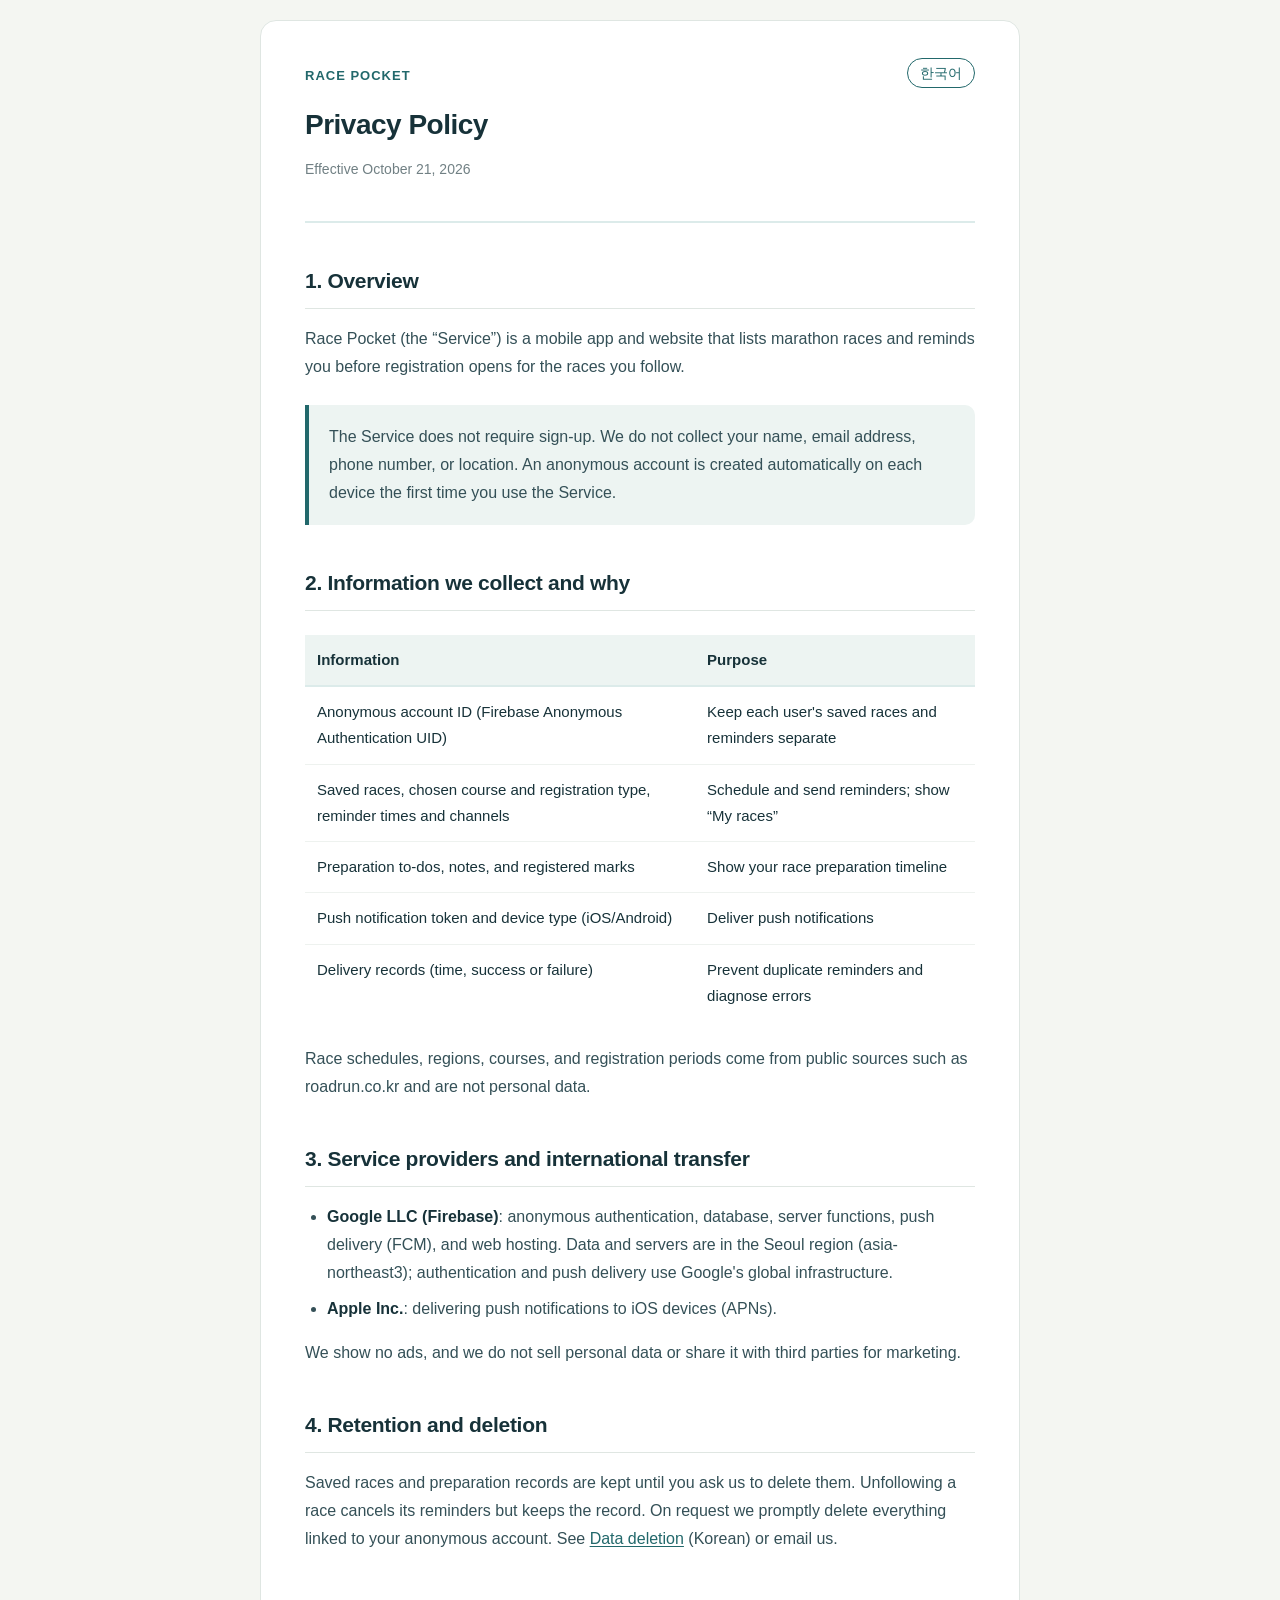
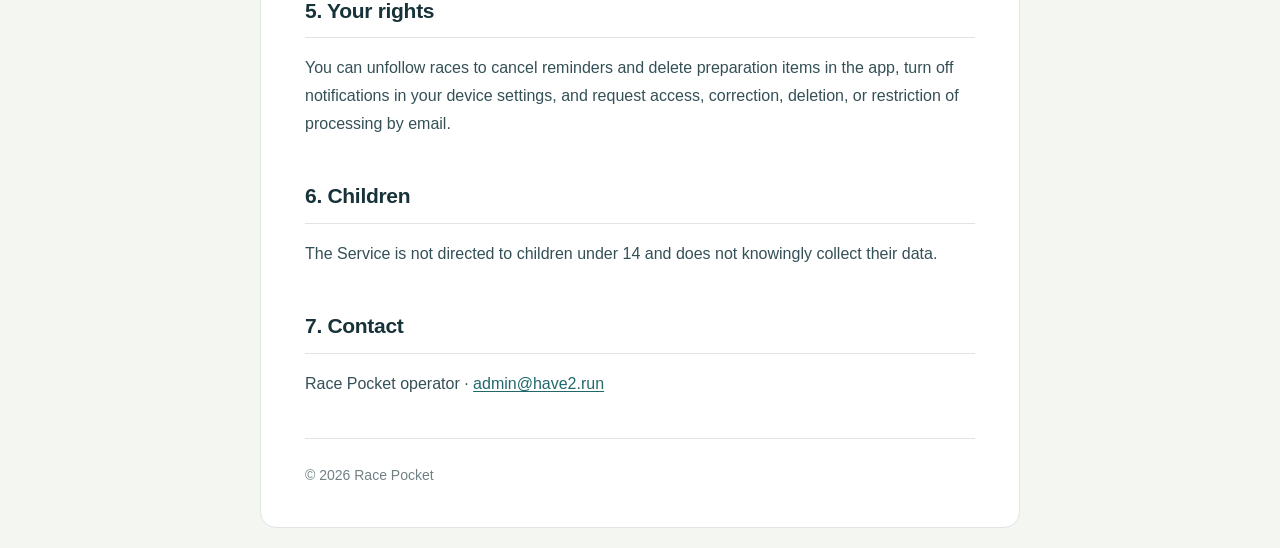
==== en/index.html @ d6058002 "Add Race Pocket privacy policy, data deletion and support pages Co-Authored-By: Claude Opus 5.5 <nor" ====
<!DOCTYPE html>
<html lang="en">
<head>
  <meta charset="UTF-8">
  <meta name="viewport" content="width=device-width, initial-scale=1.0">
  <title>Race Pocket Privacy Policy</title>
  <meta name="description" content="Privacy policy for the Race Pocket app and website: what we collect, why, how long we keep it, and your rights.">
  <link rel="stylesheet" href="../css/style.css">
</head>
<body>
  <div class="container">
    <header>
      <span class="brand">Race Pocket</span>
      <h1>Privacy Policy</h1>
      <p class="last-updated">Effective October 21, 2026</p>
      <div class="lang-switch">
        <a href="../">한국어</a>
      </div>
    </header>

    <main>
      <section>
        <h2>1. Overview</h2>
        <p>
          Race Pocket (the &ldquo;Service&rdquo;) is a mobile app and website that lists marathon races and
          reminds you before registration opens for the races you follow.
        </p>
        <div class="notice">
          <p>
            The Service does not require sign-up. We do not collect your name, email address, phone number, or location.
            An anonymous account is created automatically on each device the first time you use the Service.
          </p>
        </div>
      </section>

      <section>
        <h2>2. Information we collect and why</h2>
        <div class="table-wrap">
          <table>
            <thead>
              <tr><th>Information</th><th>Purpose</th></tr>
            </thead>
            <tbody>
              <tr><td>Anonymous account ID (Firebase Anonymous Authentication UID)</td><td>Keep each user's saved races and reminders separate</td></tr>
              <tr><td>Saved races, chosen course and registration type, reminder times and channels</td><td>Schedule and send reminders; show &ldquo;My races&rdquo;</td></tr>
              <tr><td>Preparation to-dos, notes, and registered marks</td><td>Show your race preparation timeline</td></tr>
              <tr><td>Push notification token and device type (iOS/Android)</td><td>Deliver push notifications</td></tr>
              <tr><td>Delivery records (time, success or failure)</td><td>Prevent duplicate reminders and diagnose errors</td></tr>
            </tbody>
          </table>
        </div>
        <p>Race schedules, regions, courses, and registration periods come from public sources such as roadrun.co.kr and are not personal data.</p>
      </section>

      <section>
        <h2>3. Service providers and international transfer</h2>
        <ul>
          <li><strong>Google LLC (Firebase)</strong>: anonymous authentication, database, server functions, push delivery (FCM), and web hosting. Data and servers are in the Seoul region (asia-northeast3); authentication and push delivery use Google's global infrastructure.</li>
          <li><strong>Apple Inc.</strong>: delivering push notifications to iOS devices (APNs).</li>
        </ul>
        <p>We show no ads, and we do not sell personal data or share it with third parties for marketing.</p>
      </section>

      <section>
        <h2>4. Retention and deletion</h2>
        <p>
          Saved races and preparation records are kept until you ask us to delete them. Unfollowing a race cancels its reminders but keeps the record.
          On request we promptly delete everything linked to your anonymous account.
          See <a href="../data-deletion/">Data deletion</a> (Korean) or email us.
        </p>
      </section>

      <section>
        <h2>5. Your rights</h2>
        <p>
          You can unfollow races to cancel reminders and delete preparation items in the app, turn off notifications in your device settings,
          and request access, correction, deletion, or restriction of processing by email.
        </p>
      </section>

      <section>
        <h2>6. Children</h2>
        <p>The Service is not directed to children under 14 and does not knowingly collect their data.</p>
      </section>

      <section>
        <h2>7. Contact</h2>
        <p>Race Pocket operator · <a href="mailto:admin@have2.run">admin@have2.run</a></p>
      </section>
    </main>

    <footer>
      <p>&copy; 2026 Race Pocket</p>
    </footer>
  </div>
</body>
</html>
---- css/style.css ----
/* 달로그(Dalog) 정책 문서 - 반응형 스타일 */

* {
  box-sizing: border-box;
  margin: 0;
  padding: 0;
}

body {
  font-family: -apple-system, BlinkMacSystemFont, "Segoe UI", "Apple SD Gothic Neo",
    "Noto Sans KR", Roboto, "Helvetica Neue", Arial, sans-serif;
  line-height: 1.75;
  font-size: 16px;
  color: #173239;
  background-color: #f4f6f2;
  padding: 20px;
  word-break: keep-all;
  overflow-wrap: break-word;
}

.container {
  max-width: 760px;
  margin: 0 auto;
  background-color: #ffffff;
  border: 1px solid #dfe6e2;
  border-radius: 16px;
  padding: 40px 44px 32px;
}

/* Header */
header {
  margin-bottom: 40px;
  padding-bottom: 24px;
  border-bottom: 2px solid #dcebea;
  position: relative;
}

h1 {
  font-size: 28px;
  font-weight: 700;
  color: #173239;
  margin-bottom: 8px;
  letter-spacing: -0.5px;
}

.brand {
  display: inline-block;
  font-size: 13px;
  font-weight: 700;
  letter-spacing: 1px;
  color: #22686b;
  text-transform: uppercase;
  margin-bottom: 12px;
}

.last-updated {
  font-size: 14px;
  color: #718084;
}

.lang-switch {
  position: absolute;
  top: 0;
  right: 0;
  font-size: 14px;
}

.lang-switch a {
  color: #22686b;
  text-decoration: none;
  padding: 6px 12px;
  border: 1px solid #22686b;
  border-radius: 999px;
  transition: all 0.2s ease;
}

.lang-switch a:hover {
  background-color: #22686b;
  color: #ffffff;
}

/* Content */
main {
  margin-bottom: 40px;
}

h2 {
  font-size: 21px;
  font-weight: 700;
  color: #173239;
  margin-top: 40px;
  margin-bottom: 16px;
  padding-bottom: 8px;
  border-bottom: 1px solid #dfe6e2;
  letter-spacing: -0.3px;
}

h3 {
  font-size: 17px;
  font-weight: 600;
  color: #345057;
  margin-top: 24px;
  margin-bottom: 10px;
}

p {
  margin-bottom: 16px;
  color: #345057;
}

ul, ol {
  margin-bottom: 16px;
  margin-left: 22px;
}

li {
  margin-bottom: 8px;
  color: #345057;
}

a {
  color: #22686b;
  text-decoration: underline;
  text-underline-offset: 2px;
}

a:hover {
  color: #173f42;
}

strong {
  font-weight: 600;
  color: #173239;
}

/* Callout: 중요 고지 */
.notice {
  background-color: #edf4f2;
  border-left: 4px solid #22686b;
  border-radius: 0 10px 10px 0;
  padding: 18px 20px;
  margin: 24px 0;
}

.notice p:last-child {
  margin-bottom: 0;
}

.notice.warn {
  background-color: #fdf3f3;
  border-left-color: #c94f52;
}

.notice.warn strong {
  color: #a83b3e;
}

/* Tables */
.table-wrap {
  overflow-x: auto;
  margin: 24px 0;
}

table {
  width: 100%;
  border-collapse: collapse;
  font-size: 15px;
  min-width: 480px;
}

th {
  background-color: #edf4f2;
  padding: 12px;
  text-align: left;
  font-weight: 600;
  color: #173239;
  border-bottom: 2px solid #dcebea;
  vertical-align: top;
}

td {
  padding: 12px;
  border-bottom: 1px solid #eef2ef;
  vertical-align: top;
}

tr:last-child td {
  border-bottom: none;
}

/* Page nav */
.page-nav {
  display: flex;
  flex-wrap: wrap;
  gap: 8px;
  margin-top: 8px;
}

.page-nav a {
  font-size: 14px;
  text-decoration: none;
  color: #345057;
  background-color: #f4f6f2;
  border: 1px solid #dfe6e2;
  border-radius: 999px;
  padding: 6px 14px;
  transition: all 0.2s ease;
}

.page-nav a:hover {
  background-color: #dcebea;
  border-color: #22686b;
  color: #22686b;
}

.page-nav a[aria-current="page"] {
  background-color: #22686b;
  border-color: #22686b;
  color: #ffffff;
}

/* Footer */
footer {
  margin-top: 40px;
  padding-top: 24px;
  border-top: 1px solid #dfe6e2;
  font-size: 14px;
  color: #718084;
}

footer p {
  color: #718084;
  margin-bottom: 8px;
}

/* Responsive */
@media (max-width: 768px) {
  body { padding: 12px; }
  .container { padding: 28px 22px 24px; border-radius: 12px; }
  h1 { font-size: 24px; }
  h2 { font-size: 19px; }
  h3 { font-size: 16px; }
  .lang-switch { position: static; margin-top: 16px; }
  table { font-size: 14px; }
  th, td { padding: 9px; }
}

@media (max-width: 480px) {
  body { font-size: 15px; }
  .container { padding: 22px 16px 20px; }
  h1 { font-size: 21px; }
  h2 { font-size: 18px; }
  ul, ol { margin-left: 18px; }
}

/* Print */
@media print {
  body { background-color: #fff; color: #000; font-size: 11pt; padding: 0; }
  .container { border: none; padding: 0; max-width: none; }
  .lang-switch, .page-nav { display: none; }
  a { color: #000; }
  h1, h2, h3 { page-break-after: avoid; }
  table, ul, ol, .notice { page-break-inside: avoid; }
}
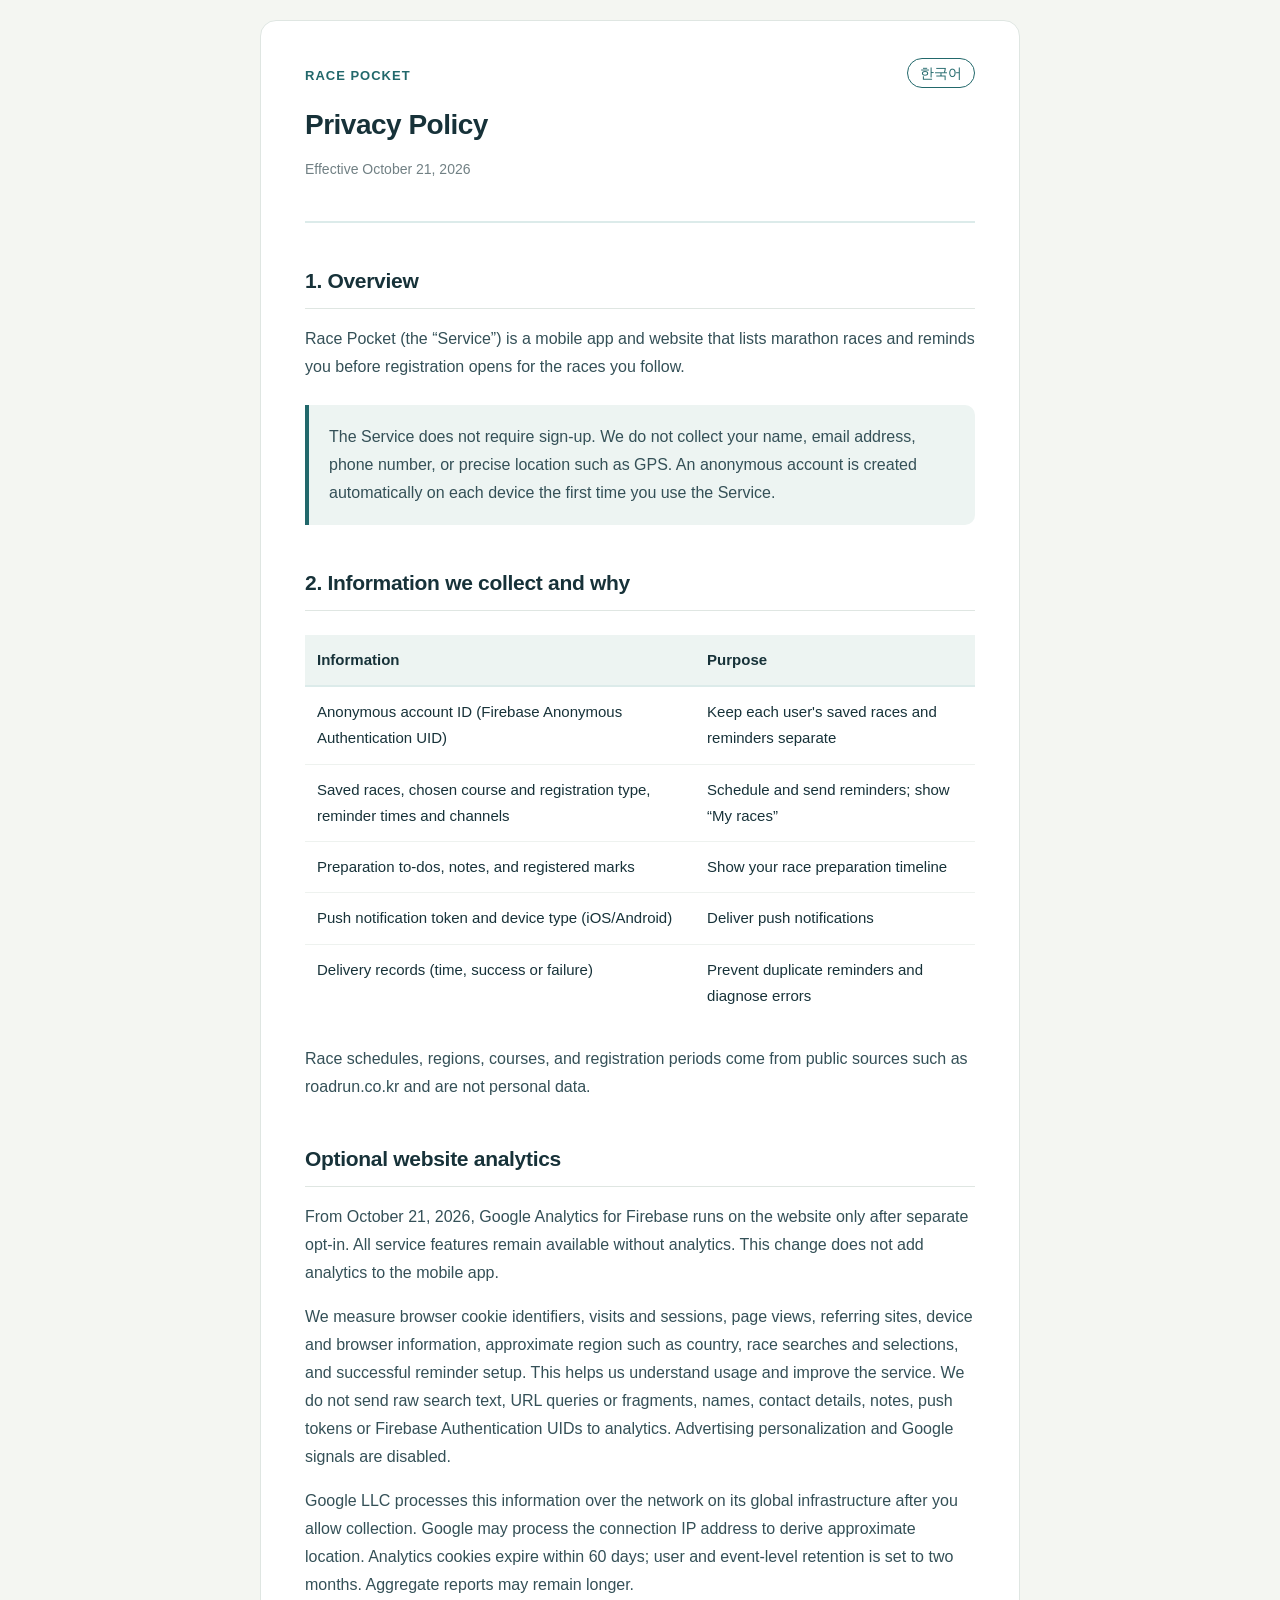
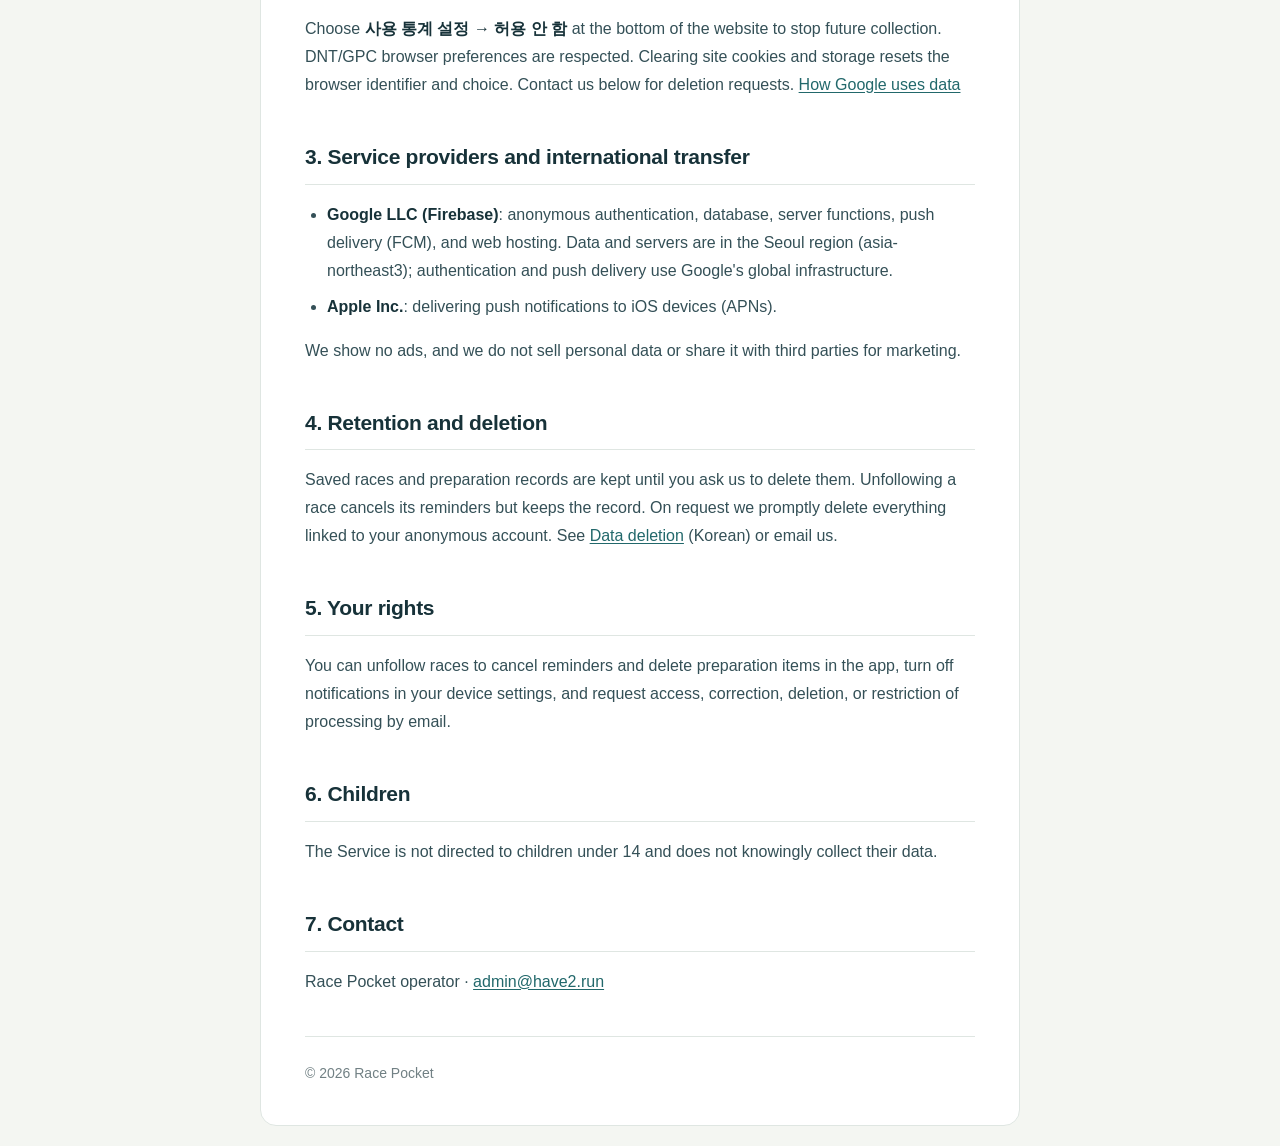
==== commit acff5fb5: "docs: disclose optional website analytics" ====
--- a/en/index.html
+++ b/en/index.html
@@ -27,7 +27,7 @@
         </p>
         <div class="notice">
           <p>
-            The Service does not require sign-up. We do not collect your name, email address, phone number, or location.
+            The Service does not require sign-up. We do not collect your name, email address, phone number, or precise location such as GPS.
             An anonymous account is created automatically on each device the first time you use the Service.
           </p>
         </div>
@@ -50,6 +50,14 @@
           </table>
         </div>
         <p>Race schedules, regions, courses, and registration periods come from public sources such as roadrun.co.kr and are not personal data.</p>
+      </section>
+
+      <section id="web-analytics">
+        <h2>Optional website analytics</h2>
+        <p>From October 21, 2026, Google Analytics for Firebase runs on the website only after separate opt-in. All service features remain available without analytics. This change does not add analytics to the mobile app.</p>
+        <p>We measure browser cookie identifiers, visits and sessions, page views, referring sites, device and browser information, approximate region such as country, race searches and selections, and successful reminder setup. This helps us understand usage and improve the service. We do not send raw search text, URL queries or fragments, names, contact details, notes, push tokens or Firebase Authentication UIDs to analytics. Advertising personalization and Google signals are disabled.</p>
+        <p>Google LLC processes this information over the network on its global infrastructure after you allow collection. Google may process the connection IP address to derive approximate location. Analytics cookies expire within 60 days; user and event-level retention is set to two months. Aggregate reports may remain longer.</p>
+        <p>Choose <strong>사용 통계 설정 → 허용 안 함</strong> at the bottom of the website to stop future collection. DNT/GPC browser preferences are respected. Clearing site cookies and storage resets the browser identifier and choice. Contact us below for deletion requests. <a href="https://policies.google.com/technologies/partner-sites">How Google uses data</a></p>
       </section>
 
       <section>
